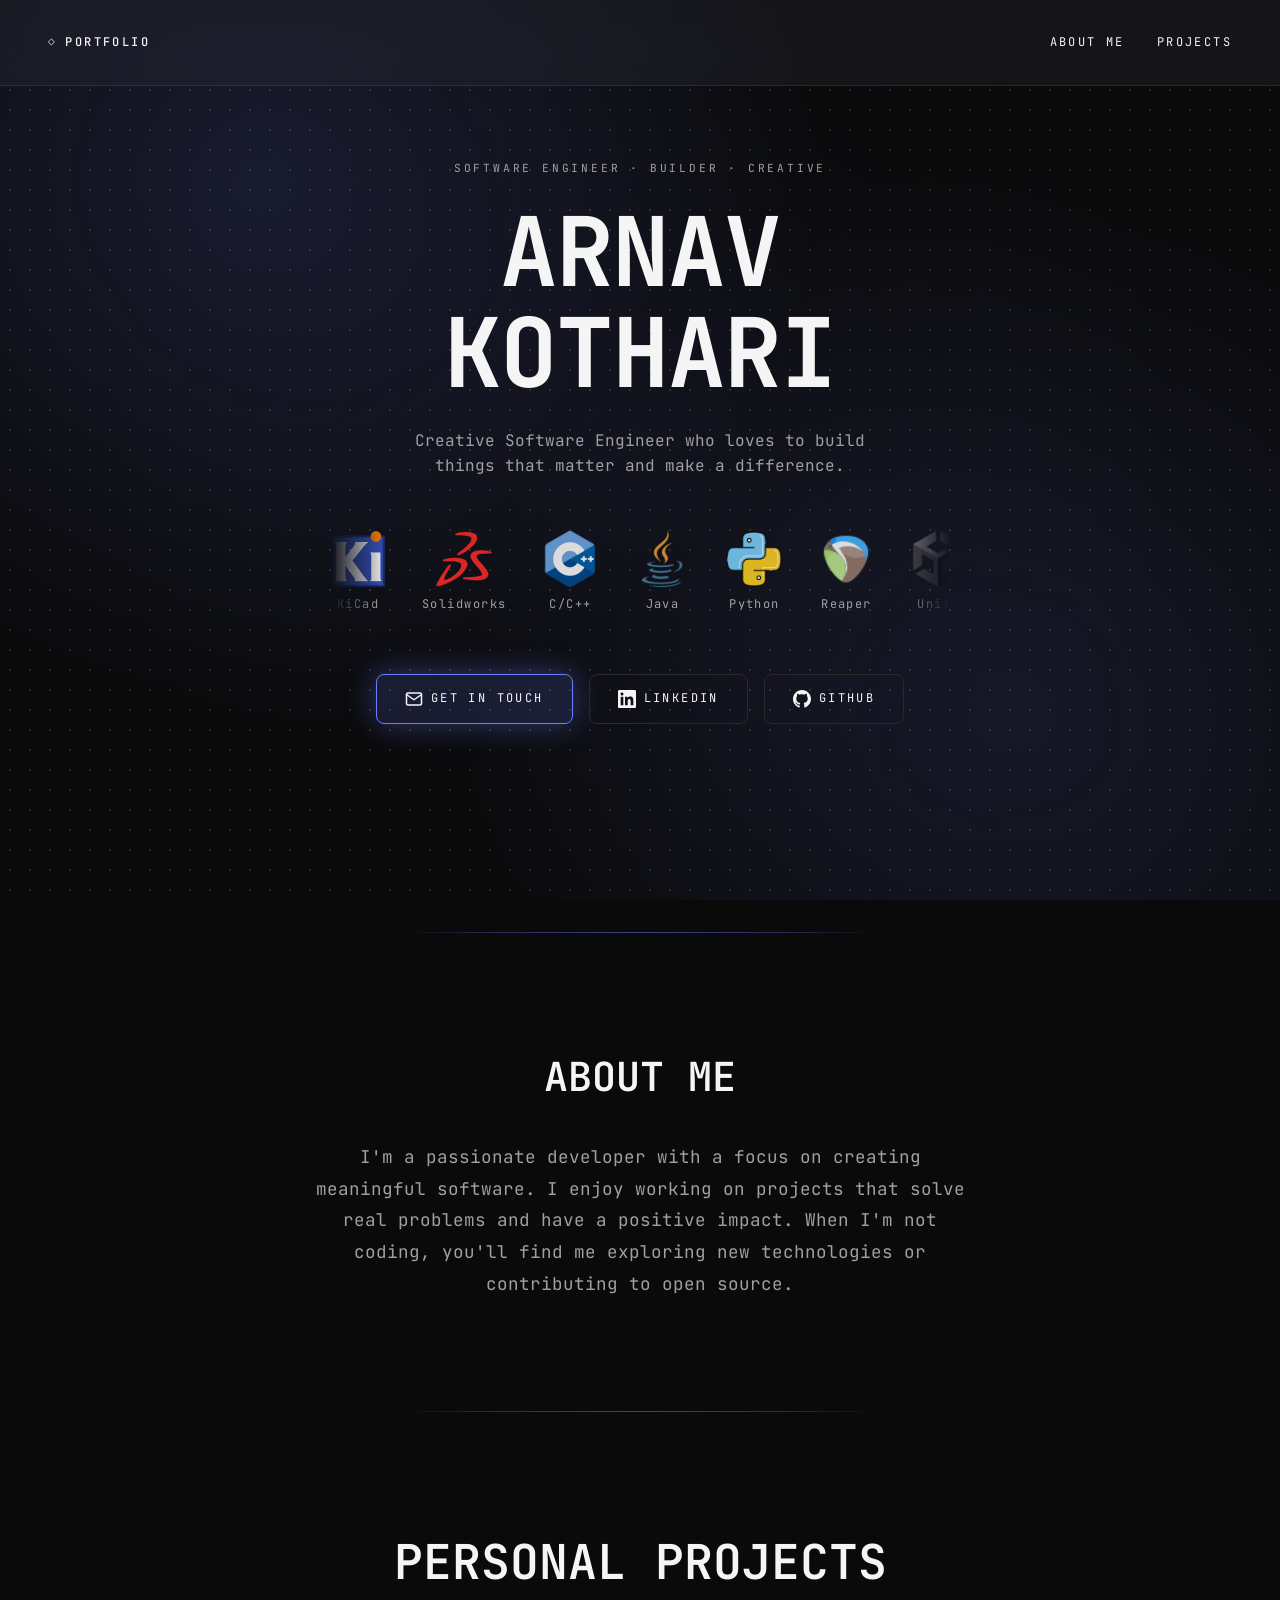
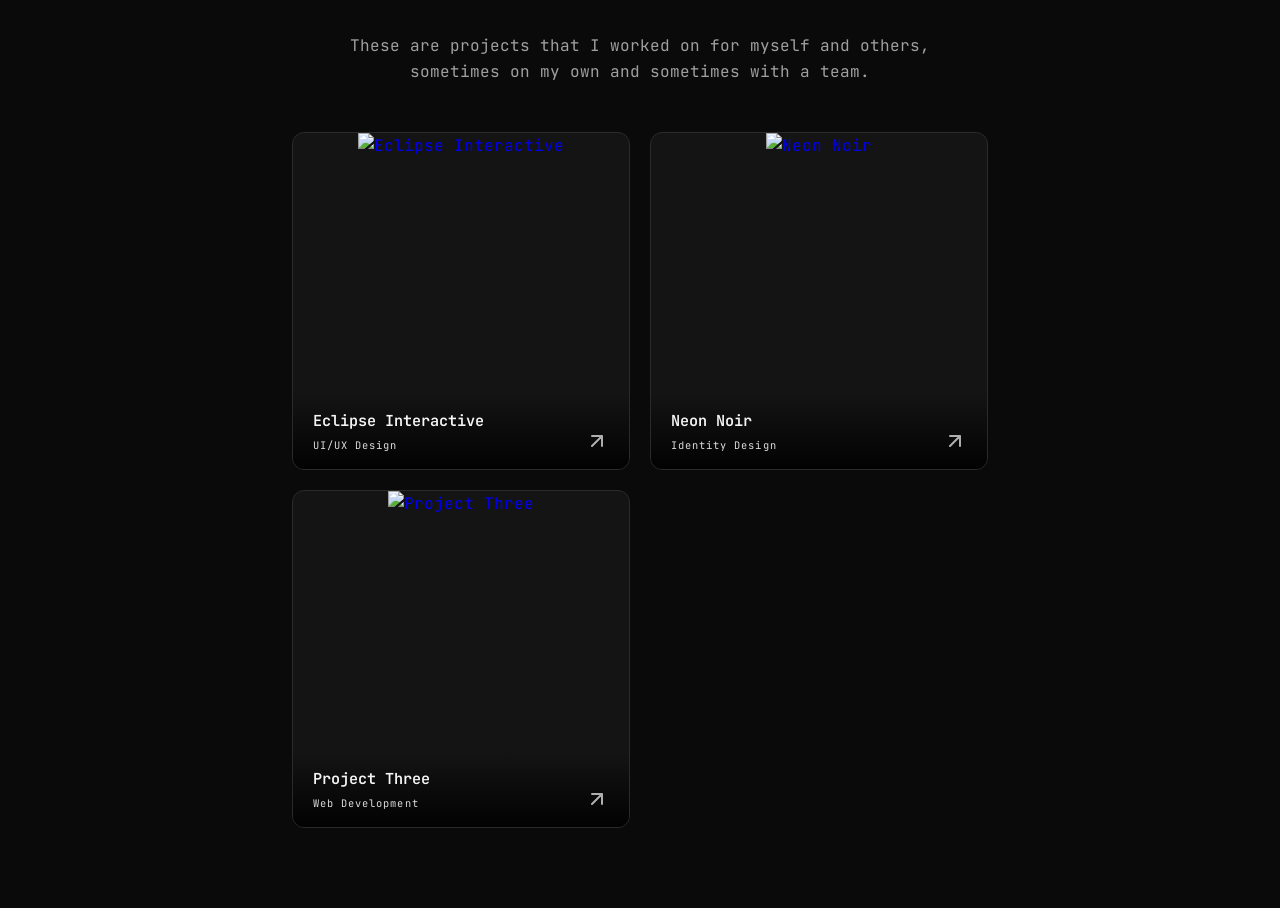
==== index.html @ 8b001315 "First draft of website: Intro, about and projects" ====
<!DOCTYPE html>
<html lang="en">
<head>
  <meta charset="UTF-8">
  <meta name="viewport" content="width=device-width, initial-scale=1.0">
  <title>Arnav Kothari - Creative Software Engineer</title>
  <link rel="stylesheet" href="styles.css">
  <link rel="preconnect" href="https://fonts.googleapis.com">
  <link rel="preconnect" href="https://fonts.gstatic.com" crossorigin>
  <link href="https://fonts.googleapis.com/css2?family=JetBrains+Mono:wght@400;500;600;700&display=swap" rel="stylesheet">
</head>
<body>
  <!-- Header -->
  <header class="header">
    <a href="#intro" class="logo">
      <span class="logo-icon">◇</span>
      <span>PORTFOLIO</span>
    </a>
    <nav class="nav">
      <a href="#about">ABOUT ME</a>
      <!-- <a href="#skills">SKILLS</a> -->
      <a href="#projects">PROJECTS</a>
    </nav>
  </header>

  <main>
    <!-- Intro Section -->
    <section id="intro" class="section intro-section visible">
      <p class="tagline">SOFTWARE ENGINEER · BUILDER · CREATIVE</p>
      <h1 class="main-title">ARNAV<br>KOTHARI</h1>
      <p class="description">
        Creative Software Engineer who loves to build things that matter and make a difference.
      </p>
      <div class="logo-conveyor-wrap">
        <div class="logo-conveyor">
          <div class="logo-conveyor-track">
            <!-- Rendered by script.js from local assets (with fallback) -->
          </div>
        </div>
      </div>
      <div class="intro-buttons">
        <a href="mailto:kothariarnav9@gmail.com" class="btn btn-primary">
          <svg class="btn-icon" viewBox="0 0 24 24" fill="none" stroke="currentColor" stroke-width="2" stroke-linecap="round" stroke-linejoin="round"><path d="M4 4h16c1.1 0 2 .9 2 2v12c0 1.1-.9 2-2 2H4c-1.1 0-2-.9-2-2V6c0-1.1.9-2 2-2z"/><polyline points="22,6 12,13 2,6"/></svg>
          GET IN TOUCH
        </a>
        <a href="https://www.linkedin.com/in/arnav-kothari-3a8601377/" class="btn btn-outline" target="_blank" rel="noopener noreferrer">
          <svg class="btn-icon" viewBox="0 0 24 24" fill="currentColor"><path d="M20.447 20.452h-3.554v-5.569c0-1.328-.027-3.037-1.852-3.037-1.853 0-2.136 1.445-2.136 2.939v5.667H9.351V9h3.414v1.561h.046c.477-.9 1.637-1.85 3.37-1.85 3.601 0 4.267 2.37 4.267 5.455v6.286zM5.337 7.433c-1.144 0-2.063-.926-2.063-2.065 0-1.138.92-2.063 2.063-2.063 1.14 0 2.064.925 2.064 2.063 0 1.139-.925 2.065-2.064 2.065zm1.782 13.019H3.555V9h3.564v11.452zM22.225 0H1.771C.792 0 0 .774 0 1.729v20.542C0 23.227.792 24 1.771 24h20.451C23.2 24 24 23.227 24 22.271V1.729C24 .774 23.2 0 22.222 0h.003z"/></svg>
          LINKEDIN
        </a>
        <a href="https://github.com/ArnavMK" class="btn btn-outline" target="_blank" rel="noopener noreferrer">
          <svg class="btn-icon" viewBox="0 0 24 24" fill="currentColor"><path d="M12 0c-6.626 0-12 5.373-12 12 0 5.302 3.438 9.8 8.207 11.387.599.111.793-.261.793-.577v-2.234c-3.338.726-4.033-1.416-4.033-1.416-.546-1.387-1.333-1.756-1.333-1.756-1.089-.745.083-.729.083-.729 1.205.084 1.839 1.237 1.839 1.237 1.07 1.834 2.807 1.304 3.492.997.107-.775.418-1.305.762-1.604-2.665-.305-5.467-1.334-5.467-5.931 0-1.311.469-2.381 1.236-3.221-.124-.303-.535-1.524.117-3.176 0 0 1.008-.322 3.301 1.23.957-.266 1.983-.399 3.003-.404 1.02.005 2.047.138 3.006.404 2.291-1.552 3.297-1.23 3.297-1.23.653 1.653.242 2.874.118 3.176.77.84 1.235 1.911 1.235 3.221 0 4.609-2.807 5.624-5.479 5.921.43.372.823 1.102.823 2.222v3.293c0 .319.192.694.801.576 4.765-1.589 8.199-6.086 8.199-11.386 0-6.627-5.373-12-12-12z"/></svg>
          GITHUB
        </a>
      </div>
    </section>

    <div class="section-divider"></div>

    <!-- About Me Section -->
    <section id="about" class="section about-section">
      <h2 class="section-title">ABOUT ME</h2>
      <p class="about-text">
        I'm a passionate developer with a focus on creating meaningful software. 
        I enjoy working on projects that solve real problems and have a positive impact.
        When I'm not coding, you'll find me exploring new technologies or contributing to open source.
      </p>
    </section>

    <!-- Skills Section (commented out)
    <div class="section-divider"></div>
    <section id="skills" class="section skills-section">
      <h2 class="section-title">SKILLS</h2>
      <ul class="skills-list">
        <li>JavaScript / TypeScript</li>
        <li>React / Next.js</li>
        <li>HTML / CSS</li>
        <li>Node.js</li>
        <li>UI/UX Design</li>
        <li>Problem Solving</li>
      </ul>
    </section>
    -->

    <div class="section-divider"></div>

    <!-- Projects Section -->
    <section id="projects" class="section projects-section">
      <h2 class="section-title">PERSONAL PROJECTS</h2>
      <p class="projects-intro">
        These are projects that I worked on for myself and others, sometimes on my own and sometimes with a team.
      </p>
      <div id="projects-grid" class="projects-grid">
        <!-- Project tiles are injected by JavaScript - edit script.js to add new projects -->
      </div>
    </section>

  </main>

  <script src="script.js"></script>
</body>
</html>
---- styles.css ----
/* ===== CSS Variables ===== */
:root {
  --bg-dark: #0a0a0a;
  --bg-card: #141414;
  --text-primary: #f5f5f5;
  --text-secondary: #a0a0a0;
  --accent: #6b7fff;
  --accent-glow: rgba(107, 127, 255, 0.4);
  --border: #2a2a2a;
  
  /* Typography - JetBrains Mono terminal/coding font */
  --font-mono: 'JetBrains Mono', 'Fira Code', monospace;
  
  --transition: 0.2s ease;
}

/* ===== Reset & Base ===== */
* {
  margin: 0;
  padding: 0;
  box-sizing: border-box;
}

html {
  scroll-behavior: smooth;
}

body {
  font-family: var(--font-mono);
  background-color: var(--bg-dark);
  color: var(--text-primary);
  line-height: 1.6;
  min-height: 100vh;
  position: relative;
  overflow-x: hidden;
}

/* Dot grid + soft glow background - more prominent */
body::before {
  content: '';
  position: fixed;
  top: 0;
  left: 0;
  right: 0;
  bottom: 0;
  background-image: 
    radial-gradient(circle at 20% 20%, rgba(107, 127, 255, 0.15) 0%, transparent 45%),
    radial-gradient(circle at 80% 80%, rgba(107, 127, 255, 0.12) 0%, transparent 45%),
    radial-gradient(circle at 50% 50%, rgba(107, 127, 255, 0.04) 0%, transparent 70%),
    radial-gradient(rgba(255, 255, 255, 0.12) 1px, transparent 1px);
  background-size: 100% 100%, 100% 100%, 100% 100%, 20px 20px;
  background-position: 0 0, 0 0, 0 0, 0 0;
  pointer-events: none;
  z-index: 0;
}

main {
  position: relative;
  z-index: 1;
}

/* ===== Header ===== */
.header {
  display: flex;
  justify-content: space-between;
  align-items: center;
  padding: 0.9rem 3rem;
  border-bottom: 1px solid rgba(255, 255, 255, 0.08);
  position: fixed;
  top: 0;
  left: 0;
  right: 0;
  background: rgba(45, 45, 55, 0.35);
  backdrop-filter: blur(12px);
  -webkit-backdrop-filter: blur(12px);
  z-index: 100;
}

.logo {
  display: flex;
  align-items: center;
  gap: 0.5rem;
  text-decoration: none;
  color: var(--text-primary);
  font-family: var(--font-mono);
  font-size: 0.75rem;
  font-weight: 500;
  letter-spacing: 0.2em;
  line-height: 1;
  transition: opacity var(--transition);
}

.logo:hover {
  opacity: 0.8;
}

.logo-icon {
  font-size: 0.7rem;
  opacity: 0.9;
  line-height: 1;
  display: inline-flex;
  align-items: center;
  justify-content: center;
}

.nav {
  display: flex;
  gap: 2rem;
}

.nav a {
  color: var(--text-primary);
  text-decoration: none;
  font-family: var(--font-mono);
  font-size: 0.75rem;
  letter-spacing: 0.2em;
  transition: opacity var(--transition);
}

.nav a:hover {
  opacity: 0.7;
}

/* ===== Sections Base ===== */
.section {
  min-height: auto;
  display: flex;
  flex-direction: column;
  justify-content: center;
  align-items: center;
  padding: 5rem 4rem;
  opacity: 0;
  transform: translateY(30px);
  transition: opacity 0.8s ease, transform 0.8s ease;
}

.section + .section {
  padding-top: 4rem;
}

/* Intro takes full viewport - About Me starts below the fold */
.intro-section + .section {
  padding-top: 4rem;
}

.section.visible {
  opacity: 1;
  transform: translateY(0);
}

/* ===== Section Divider ===== */
.section-divider {
  width: 100%;
  max-width: 480px;
  height: 1px;
  margin: 2rem auto;
  background: linear-gradient(
    90deg,
    transparent 0%,
    rgba(107, 127, 255, 0.3) 20%,
    rgba(107, 127, 255, 0.5) 50%,
    rgba(107, 127, 255, 0.3) 80%,
    transparent 100%
  );
}

/* ===== Intro Section ===== */
.intro-section {
  text-align: center;
  min-height: 100vh;
  justify-content: center;
  padding-top: 4rem;
}

.tagline {
  font-family: var(--font-mono);
  font-size: 0.7rem;
  letter-spacing: 0.25em;
  color: var(--text-secondary);
  margin-bottom: 1.5rem;
}

.main-title {
  font-size: clamp(3rem, 10vw, 6rem);
  font-weight: 700;
  line-height: 1.05;
  letter-spacing: -0.02em;
  margin-bottom: 1.5rem;
}

.description {
  font-size: 1rem;
  color: var(--text-secondary);
  max-width: 500px;
  margin: 0 auto 2rem;
}

/* ===== Logo Conveyor Belt ===== */
.logo-conveyor-wrap {
  width: 100%;
  max-width: 620px;
  margin: 0 auto 2.5rem;
  padding: 1.25rem 0;
  overflow: hidden;
  -webkit-mask-image: linear-gradient(
    90deg,
    transparent 0%,
    black 8%,
    black 92%,
    transparent 100%
  );
  mask-image: linear-gradient(
    90deg,
    transparent 0%,
    black 8%,
    black 92%,
    transparent 100%
  );
}

.logo-conveyor {
  width: 100%;
  overflow: hidden;
}

.logo-conveyor-track {
  display: flex;
  gap: 2.25rem;
  width: max-content;
  animation: conveyor-scroll 40s linear infinite;
}

.logo-conveyor-track:hover {
  animation-play-state: paused;
}

.logo-item {
  display: flex;
  flex-direction: column;
  align-items: center;
  justify-content: center;
  flex-shrink: 0;
}

.logo-icon-wrap {
  min-height: 56px;
  display: grid;
  place-items: center;
}

.logo-icon {
  height: 56px;
  width: auto;
  opacity: 0.85;
  filter: brightness(1.1);
  transition: opacity var(--transition);
}

.logo-item:hover .logo-icon {
  opacity: 1;
}

.logo-fallback {
  display: none;
  font-size: 1.05rem;
  font-weight: 600;
  letter-spacing: 0.04em;
  color: var(--text-secondary);
  text-transform: uppercase;
}

.logo-label {
  margin-top: 0.5rem;
  font-size: 0.75rem;
  letter-spacing: 0.12em;
  color: var(--text-secondary);
}

.logo-item:hover .logo-label {
  color: var(--text-primary);
}

.logo-item.no-logo .logo-icon {
  display: none;
}

.logo-item.no-logo .logo-fallback {
  display: inline-block;
}

@keyframes conveyor-scroll {
  0% {
    transform: translateX(0);
  }
  100% {
    transform: translateX(-50%);
  }
}

.intro-buttons {
  display: flex;
  flex-wrap: wrap;
  gap: 1rem;
  justify-content: center;
}

.btn {
  display: inline-flex;
  align-items: center;
  gap: 0.5rem;
  padding: 0.9rem 1.75rem;
  font-family: var(--font-mono);
  font-size: 0.75rem;
  letter-spacing: 0.2em;
  text-decoration: none;
  border-radius: 8px;
  transition: all var(--transition);
}

.btn-icon {
  width: 18px;
  height: 18px;
  flex-shrink: 0;
}

.btn-primary {
  color: var(--text-primary);
  border: 1px solid var(--accent);
  background: rgba(107, 127, 255, 0.15);
  box-shadow: 0 0 30px var(--accent-glow);
}

.btn-primary:hover {
  background: rgba(107, 127, 255, 0.25);
  box-shadow: 0 0 40px var(--accent-glow);
  transform: translateY(-2px);
}

.btn-outline {
  color: var(--text-primary);
  border: 1px solid var(--border);
  background: transparent;
}

.btn-outline:hover {
  border-color: var(--accent);
  color: var(--accent);
  transform: translateY(-2px);
}

/* ===== Section Titles ===== */
.section-title {
  font-family: var(--font-mono);
  font-size: clamp(1.5rem, 4vw, 2.5rem);
  font-weight: 600;
  margin-bottom: 2rem;
}

.projects-section .section-title {
  font-size: clamp(2rem, 5vw, 3rem);
}

/* ===== About Section ===== */
.about-section {
  align-items: center;
  text-align: center;
  max-width: 800px;
  margin: 0 auto;
}

.about-text {
  font-size: 1.1rem;
  color: var(--text-secondary);
  line-height: 1.8;
}

/* ===== Skills Section ===== */
.skills-section {
  align-items: center;
}

.skills-list {
  list-style: none;
  display: flex;
  flex-wrap: wrap;
  justify-content: center;
  gap: 1rem 2rem;
}

.skills-list li {
  font-family: var(--font-mono);
  font-size: 0.9rem;
  letter-spacing: 0.1em;
  padding: 0.5rem 1rem;
  border: 1px solid var(--border);
  background: var(--bg-card);
  border-radius: 8px;
  transition: all var(--transition);
}

.skills-list li:hover {
  border-color: var(--accent);
  color: var(--accent);
}

/* ===== Projects Section ===== */
.projects-section {
  align-items: center;
  text-align: center;
}

.projects-section .section-title {
  text-align: center;
}

.projects-intro {
  color: var(--text-secondary);
  max-width: 600px;
  margin: 0 auto 3rem;
  text-align: center;
}

.projects-grid {
  display: grid;
  grid-template-columns: repeat(2, 1fr);
  gap: 1.25rem;
  width: 100%;
  max-width: 760px;
  margin: 0 auto;
  padding: 0 2rem;
}

/* ===== Project Tile ===== */
.project-tile {
  display: block;
  text-decoration: none;
  background: var(--bg-card);
  border: 1px solid var(--border);
  border-radius: 12px;
  overflow: hidden;
  position: relative;
  width: 100%;
  aspect-ratio: 1 / 1;
  transition: all var(--transition);
}

.project-tile:hover {
  border-color: var(--accent);
  transform: translateY(-4px);
  box-shadow: 0 10px 40px rgba(0, 0, 0, 0.4);
}

.project-tile:hover .project-arrow {
  opacity: 1;
  transform: translate(0, 0);
}

.project-thumbnail {
  width: 100%;
  height: 100%;
  object-fit: cover;
  transition: transform var(--transition);
}

.project-tile:hover .project-thumbnail {
  transform: scale(1.03);
}

.project-info {
  position: absolute;
  bottom: 0;
  left: 0;
  right: 0;
  padding: 1rem 1.25rem;
  background: linear-gradient(transparent, rgba(0, 0, 0, 0.9));
  display: flex;
  justify-content: space-between;
  align-items: flex-end;
  text-align: left;
}

.project-info > div {
  flex: 1;
  min-width: 0;
}

.project-name {
  font-size: 0.95rem;
  font-weight: 600;
  color: var(--text-primary);
}

.project-category {
  font-family: var(--font-mono);
  font-size: 0.65rem;
  letter-spacing: 0.1em;
  color: var(--text-primary);
  margin-top: 0.2rem;
  opacity: 0.9;
}

.project-arrow {
  width: 24px;
  height: 24px;
  opacity: 0.7;
  transition: all var(--transition);
}

.project-tile:hover .project-arrow {
  opacity: 1;
}

/* Arrow icon (external link) */
.project-arrow svg {
  width: 100%;
  height: 100%;
  stroke: var(--text-primary);
}

/* ===== Responsive ===== */
@media (max-width: 768px) {
  .header {
    padding: 1rem 1.5rem;
  }
  
  .nav {
    gap: 1rem;
  }
  
  .nav a {
    font-size: 0.65rem;
  }
  
  .intro-buttons {
    flex-direction: column;
  }
  
  .section {
    padding: 4rem 1.5rem;
  }
  
  .section + .section {
    padding-top: 3rem;
  }
  
  .projects-grid {
    grid-template-columns: 1fr;
    padding: 0;
  }
}
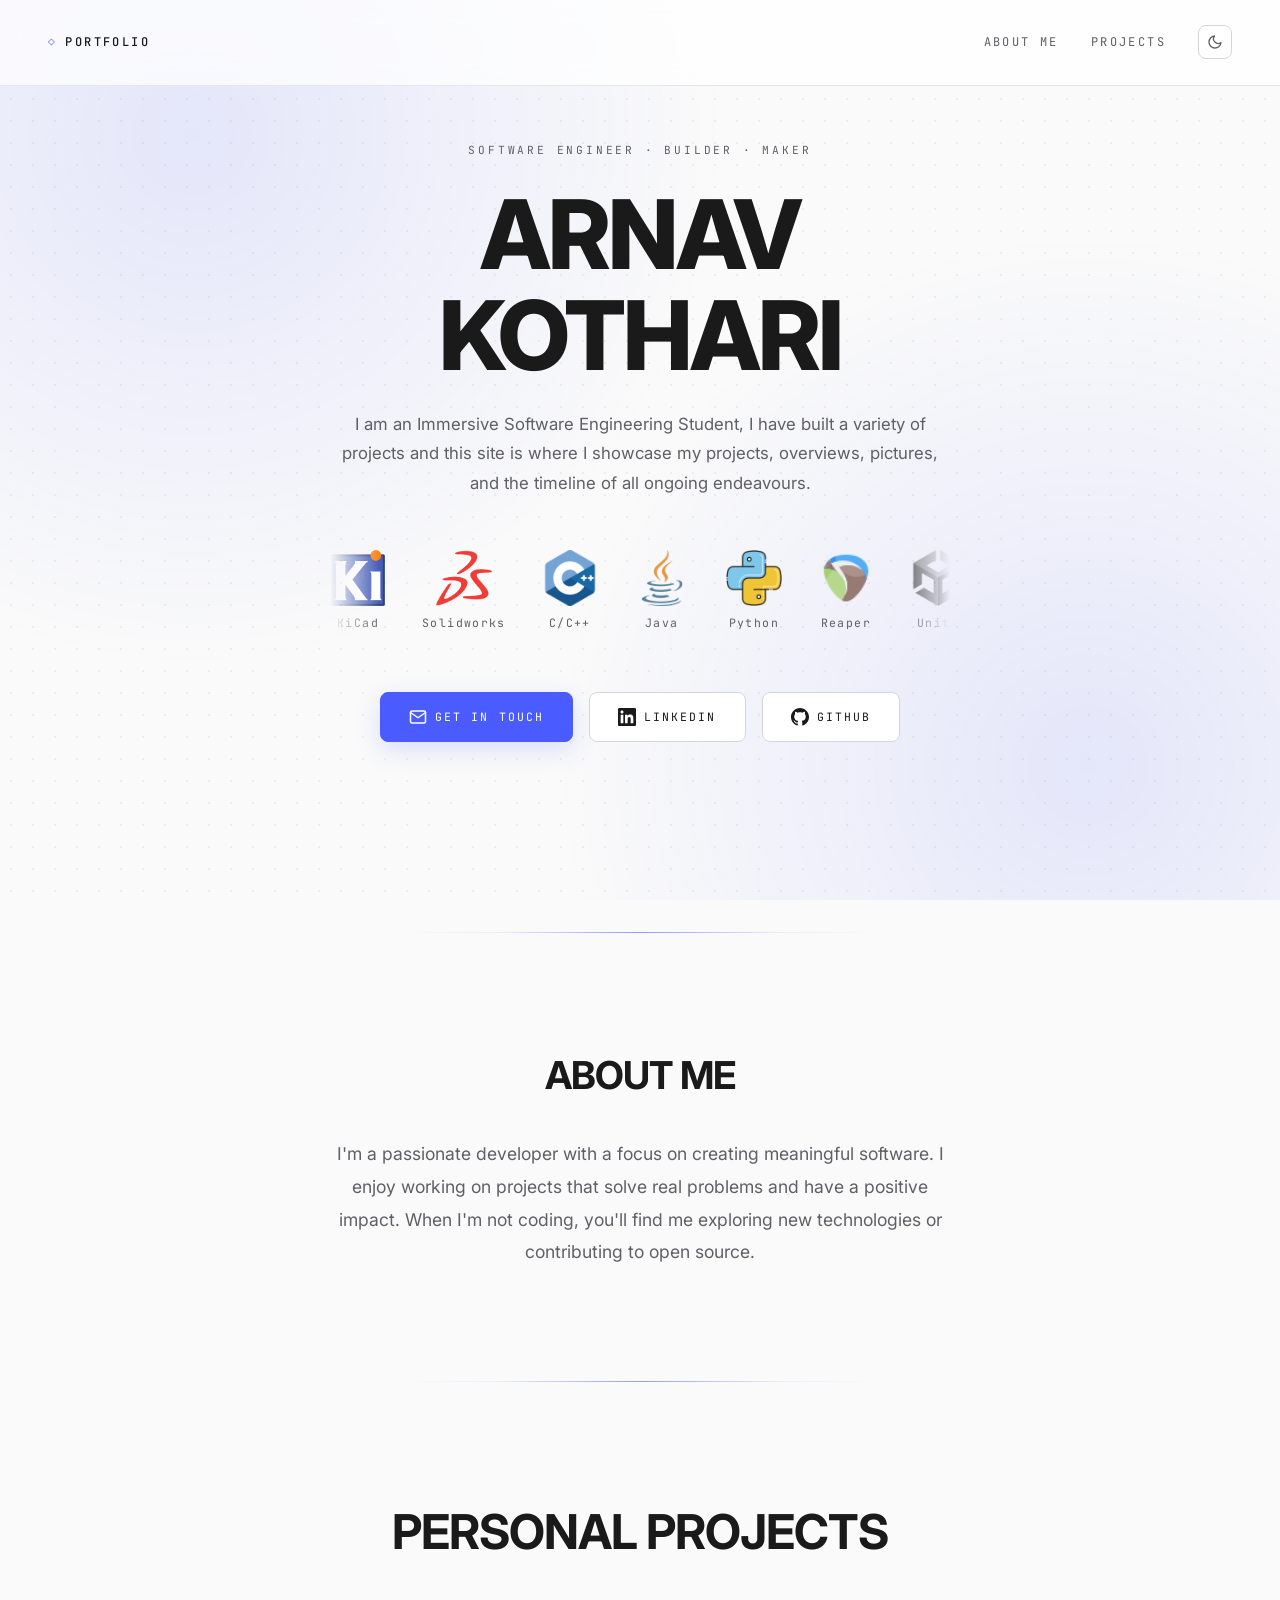
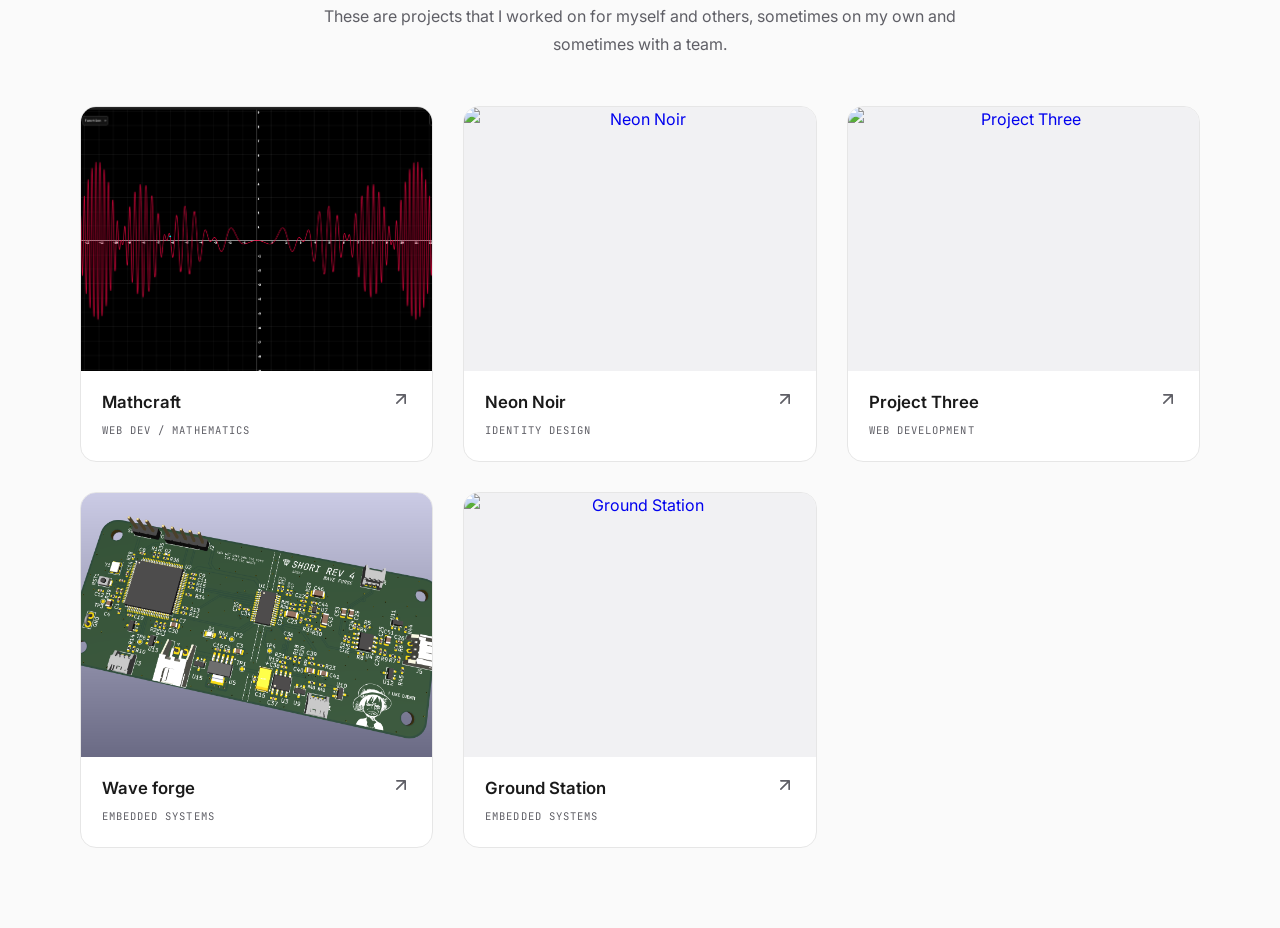
==== commit 731ca033: "new website desing" ====
--- a/index.html
+++ b/index.html
@@ -4,10 +4,22 @@
   <meta charset="UTF-8">
   <meta name="viewport" content="width=device-width, initial-scale=1.0">
   <title>Arnav Kothari - Creative Software Engineer</title>
+  <script>
+    // Set the theme before first paint to avoid a flash.
+    (function () {
+      try {
+        var t = localStorage.getItem('theme');
+        if (t !== 'light' && t !== 'dark') {
+          t = matchMedia('(prefers-color-scheme: dark)').matches ? 'dark' : 'light';
+        }
+        document.documentElement.setAttribute('data-theme', t);
+      } catch (e) {}
+    })();
+  </script>
   <link rel="stylesheet" href="styles.css">
   <link rel="preconnect" href="https://fonts.googleapis.com">
   <link rel="preconnect" href="https://fonts.gstatic.com" crossorigin>
-  <link href="https://fonts.googleapis.com/css2?family=JetBrains+Mono:wght@400;500;600;700&display=swap" rel="stylesheet">
+  <link href="https://fonts.googleapis.com/css2?family=Inter:wght@400;500;600;700;800&family=JetBrains+Mono:wght@400;500;600&display=swap" rel="stylesheet">
 </head>
 <body>
   <!-- Header -->
@@ -20,16 +32,21 @@
       <a href="#about">ABOUT ME</a>
       <!-- <a href="#skills">SKILLS</a> -->
       <a href="#projects">PROJECTS</a>
+      <button class="theme-toggle" id="theme-toggle" type="button" aria-label="Toggle light and dark theme" title="Toggle theme">
+        <svg class="icon-moon" viewBox="0 0 24 24" fill="none" stroke="currentColor" stroke-width="2" stroke-linecap="round" stroke-linejoin="round"><path d="M21 12.79A9 9 0 1 1 11.21 3 7 7 0 0 0 21 12.79z"/></svg>
+        <svg class="icon-sun" viewBox="0 0 24 24" fill="none" stroke="currentColor" stroke-width="2" stroke-linecap="round" stroke-linejoin="round"><circle cx="12" cy="12" r="4.5"/><path d="M12 2v2M12 20v2M4.9 4.9l1.4 1.4M17.7 17.7l1.4 1.4M2 12h2M20 12h2M4.9 19.1l1.4-1.4M17.7 6.3l1.4-1.4"/></svg>
+      </button>
     </nav>
   </header>
 
   <main>
     <!-- Intro Section -->
     <section id="intro" class="section intro-section visible">
-      <p class="tagline">SOFTWARE ENGINEER · BUILDER · CREATIVE</p>
+      <p class="tagline">SOFTWARE ENGINEER · BUILDER · MAKER</p>
       <h1 class="main-title">ARNAV<br>KOTHARI</h1>
       <p class="description">
-        Creative Software Engineer who loves to build things that matter and make a difference.
+        I am an Immersive Software Engineering Student, I have built a variety of projects and this site is where I
+        showcase my projects, overviews, pictures, and the timeline of all ongoing endeavours.
       </p>
       <div class="logo-conveyor-wrap">
         <div class="logo-conveyor">
@@ -96,6 +113,8 @@
 
   </main>
 
+  <script src="theme.js"></script>
+  <script src="projects-data.js"></script>
   <script src="script.js"></script>
 </body>
 </html>
--- a/styles.css
+++ b/styles.css
@@ -1,17 +1,42 @@
 /* ===== CSS Variables ===== */
 :root {
-  --bg-dark: #0a0a0a;
-  --bg-card: #141414;
-  --text-primary: #f5f5f5;
-  --text-secondary: #a0a0a0;
-  --accent: #6b7fff;
-  --accent-glow: rgba(107, 127, 255, 0.4);
-  --border: #2a2a2a;
-  
-  /* Typography - JetBrains Mono terminal/coding font */
-  --font-mono: 'JetBrains Mono', 'Fira Code', monospace;
-  
+  /* Light theme (default) */
+  --bg: #fafafa;
+  --bg-soft: #f1f1f3;
+  --bg-card: #ffffff;
+  --text-primary: #1a1a1a;
+  --text-secondary: #5f5f66;
+  --accent: #4a5cff;
+  --accent-soft: rgba(74, 92, 255, 0.12);
+  --accent-glow: rgba(74, 92, 255, 0.18);
+  --border: #e6e6e6;
+  --border-strong: #d5d5d5;
+  --dot: rgba(0, 0, 0, 0.05);
+  --header-bg: rgba(255, 255, 255, 0.72);
+  --shadow-md: 0 8px 30px rgba(0, 0, 0, 0.08);
+
+  /* Typography */
+  --font-sans: 'Inter', -apple-system, BlinkMacSystemFont, 'Segoe UI', Roboto,
+    Helvetica, Arial, sans-serif;
+  --font-mono: 'JetBrains Mono', 'Fira Code', ui-monospace, monospace;
+
   --transition: 0.2s ease;
+}
+
+:root[data-theme="dark"] {
+  --bg: #0e0e10;
+  --bg-soft: #17171b;
+  --bg-card: #161619;
+  --text-primary: #f2f2f4;
+  --text-secondary: #9a9aa4;
+  --accent: #7d8cff;
+  --accent-soft: rgba(125, 140, 255, 0.16);
+  --accent-glow: rgba(125, 140, 255, 0.32);
+  --border: #26262b;
+  --border-strong: #35353c;
+  --dot: rgba(255, 255, 255, 0.05);
+  --header-bg: rgba(16, 16, 19, 0.72);
+  --shadow-md: 0 10px 34px rgba(0, 0, 0, 0.5);
 }
 
 /* ===== Reset & Base ===== */
@@ -26,51 +51,48 @@
 }
 
 body {
-  font-family: var(--font-mono);
-  background-color: var(--bg-dark);
+  font-family: var(--font-sans);
+  background-color: var(--bg);
   color: var(--text-primary);
   line-height: 1.6;
   min-height: 100vh;
   position: relative;
   overflow-x: hidden;
-}
-
-/* Dot grid + soft glow background - more prominent */
+  -webkit-font-smoothing: antialiased;
+  transition: background-color var(--transition), color var(--transition);
+}
+
+/* Subtle dot grid + soft accent glow background */
 body::before {
   content: '';
+  position: fixed;
+  inset: 0;
+  background-image:
+    radial-gradient(circle at 15% 15%, var(--accent-soft) 0%, transparent 40%),
+    radial-gradient(circle at 85% 85%, var(--accent-soft) 0%, transparent 40%),
+    radial-gradient(var(--dot) 1px, transparent 1px);
+  background-size: 100% 100%, 100% 100%, 22px 22px;
+  pointer-events: none;
+  z-index: 0;
+}
+
+main {
+  position: relative;
+  z-index: 1;
+}
+
+/* ===== Header ===== */
+.header {
+  display: flex;
+  justify-content: space-between;
+  align-items: center;
+  padding: 0.9rem 3rem;
+  border-bottom: 1px solid var(--border);
   position: fixed;
   top: 0;
   left: 0;
   right: 0;
-  bottom: 0;
-  background-image: 
-    radial-gradient(circle at 20% 20%, rgba(107, 127, 255, 0.15) 0%, transparent 45%),
-    radial-gradient(circle at 80% 80%, rgba(107, 127, 255, 0.12) 0%, transparent 45%),
-    radial-gradient(circle at 50% 50%, rgba(107, 127, 255, 0.04) 0%, transparent 70%),
-    radial-gradient(rgba(255, 255, 255, 0.12) 1px, transparent 1px);
-  background-size: 100% 100%, 100% 100%, 100% 100%, 20px 20px;
-  background-position: 0 0, 0 0, 0 0, 0 0;
-  pointer-events: none;
-  z-index: 0;
-}
-
-main {
-  position: relative;
-  z-index: 1;
-}
-
-/* ===== Header ===== */
-.header {
-  display: flex;
-  justify-content: space-between;
-  align-items: center;
-  padding: 0.9rem 3rem;
-  border-bottom: 1px solid rgba(255, 255, 255, 0.08);
-  position: fixed;
-  top: 0;
-  left: 0;
-  right: 0;
-  background: rgba(45, 45, 55, 0.35);
+  background: var(--header-bg);
   backdrop-filter: blur(12px);
   -webkit-backdrop-filter: blur(12px);
   z-index: 100;
@@ -91,12 +113,12 @@
 }
 
 .logo:hover {
-  opacity: 0.8;
+  opacity: 0.7;
 }
 
 .logo-icon {
   font-size: 0.7rem;
-  opacity: 0.9;
+  color: var(--accent);
   line-height: 1;
   display: inline-flex;
   align-items: center;
@@ -105,20 +127,60 @@
 
 .nav {
   display: flex;
+  align-items: center;
   gap: 2rem;
 }
 
 .nav a {
-  color: var(--text-primary);
+  color: var(--text-secondary);
   text-decoration: none;
   font-family: var(--font-mono);
   font-size: 0.75rem;
   letter-spacing: 0.2em;
-  transition: opacity var(--transition);
+  transition: color var(--transition);
 }
 
 .nav a:hover {
-  opacity: 0.7;
+  color: var(--text-primary);
+}
+
+/* ===== Theme Toggle ===== */
+.theme-toggle {
+  display: inline-flex;
+  align-items: center;
+  justify-content: center;
+  width: 34px;
+  height: 34px;
+  padding: 0;
+  border: 1px solid var(--border-strong);
+  border-radius: 8px;
+  background: var(--bg-card);
+  color: var(--text-secondary);
+  cursor: pointer;
+  transition: color var(--transition), border-color var(--transition), transform var(--transition);
+}
+
+.theme-toggle:hover {
+  color: var(--accent);
+  border-color: var(--accent);
+}
+
+.theme-toggle svg {
+  width: 16px;
+  height: 16px;
+}
+
+/* Show the moon in light mode, the sun in dark mode */
+.theme-toggle .icon-sun {
+  display: none;
+}
+
+:root[data-theme="dark"] .theme-toggle .icon-sun {
+  display: block;
+}
+
+:root[data-theme="dark"] .theme-toggle .icon-moon {
+  display: none;
 }
 
 /* ===== Sections Base ===== */
@@ -138,7 +200,6 @@
   padding-top: 4rem;
 }
 
-/* Intro takes full viewport - About Me starts below the fold */
 .intro-section + .section {
   padding-top: 4rem;
 }
@@ -157,11 +218,12 @@
   background: linear-gradient(
     90deg,
     transparent 0%,
-    rgba(107, 127, 255, 0.3) 20%,
-    rgba(107, 127, 255, 0.5) 50%,
-    rgba(107, 127, 255, 0.3) 80%,
+    var(--accent-soft) 20%,
+    var(--accent) 50%,
+    var(--accent-soft) 80%,
     transparent 100%
   );
+  opacity: 0.6;
 }
 
 /* ===== Intro Section ===== */
@@ -182,17 +244,18 @@
 
 .main-title {
   font-size: clamp(3rem, 10vw, 6rem);
-  font-weight: 700;
+  font-weight: 800;
   line-height: 1.05;
-  letter-spacing: -0.02em;
+  letter-spacing: -0.03em;
   margin-bottom: 1.5rem;
 }
 
 .description {
-  font-size: 1rem;
-  color: var(--text-secondary);
-  max-width: 500px;
+  font-size: 1.05rem;
+  color: var(--text-secondary);
+  max-width: 620px;
   margin: 0 auto 2rem;
+  line-height: 1.75;
 }
 
 /* ===== Logo Conveyor Belt ===== */
@@ -202,20 +265,8 @@
   margin: 0 auto 2.5rem;
   padding: 1.25rem 0;
   overflow: hidden;
-  -webkit-mask-image: linear-gradient(
-    90deg,
-    transparent 0%,
-    black 8%,
-    black 92%,
-    transparent 100%
-  );
-  mask-image: linear-gradient(
-    90deg,
-    transparent 0%,
-    black 8%,
-    black 92%,
-    transparent 100%
-  );
+  -webkit-mask-image: linear-gradient(90deg, transparent 0%, black 8%, black 92%, transparent 100%);
+  mask-image: linear-gradient(90deg, transparent 0%, black 8%, black 92%, transparent 100%);
 }
 
 .logo-conveyor {
@@ -251,8 +302,7 @@
 .logo-icon {
   height: 56px;
   width: auto;
-  opacity: 0.85;
-  filter: brightness(1.1);
+  opacity: 0.9;
   transition: opacity var(--transition);
 }
 
@@ -271,7 +321,8 @@
 
 .logo-label {
   margin-top: 0.5rem;
-  font-size: 0.75rem;
+  font-family: var(--font-mono);
+  font-size: 0.72rem;
   letter-spacing: 0.12em;
   color: var(--text-secondary);
 }
@@ -310,10 +361,11 @@
   gap: 0.5rem;
   padding: 0.9rem 1.75rem;
   font-family: var(--font-mono);
-  font-size: 0.75rem;
-  letter-spacing: 0.2em;
+  font-size: 0.72rem;
+  letter-spacing: 0.18em;
   text-decoration: none;
   border-radius: 8px;
+  cursor: pointer;
   transition: all var(--transition);
 }
 
@@ -324,22 +376,22 @@
 }
 
 .btn-primary {
-  color: var(--text-primary);
+  color: #fff;
   border: 1px solid var(--accent);
-  background: rgba(107, 127, 255, 0.15);
-  box-shadow: 0 0 30px var(--accent-glow);
+  background: var(--accent);
+  box-shadow: 0 8px 24px var(--accent-glow);
 }
 
 .btn-primary:hover {
-  background: rgba(107, 127, 255, 0.25);
-  box-shadow: 0 0 40px var(--accent-glow);
+  filter: brightness(1.05);
+  box-shadow: 0 10px 30px var(--accent-glow);
   transform: translateY(-2px);
 }
 
 .btn-outline {
   color: var(--text-primary);
-  border: 1px solid var(--border);
-  background: transparent;
+  border: 1px solid var(--border-strong);
+  background: var(--bg-card);
 }
 
 .btn-outline:hover {
@@ -350,9 +402,10 @@
 
 /* ===== Section Titles ===== */
 .section-title {
-  font-family: var(--font-mono);
-  font-size: clamp(1.5rem, 4vw, 2.5rem);
-  font-weight: 600;
+  font-family: var(--font-sans);
+  font-size: clamp(1.6rem, 4vw, 2.4rem);
+  font-weight: 700;
+  letter-spacing: -0.02em;
   margin-bottom: 2rem;
 }
 
@@ -364,43 +417,14 @@
 .about-section {
   align-items: center;
   text-align: center;
-  max-width: 800px;
+  max-width: 760px;
   margin: 0 auto;
 }
 
 .about-text {
   font-size: 1.1rem;
   color: var(--text-secondary);
-  line-height: 1.8;
-}
-
-/* ===== Skills Section ===== */
-.skills-section {
-  align-items: center;
-}
-
-.skills-list {
-  list-style: none;
-  display: flex;
-  flex-wrap: wrap;
-  justify-content: center;
-  gap: 1rem 2rem;
-}
-
-.skills-list li {
-  font-family: var(--font-mono);
-  font-size: 0.9rem;
-  letter-spacing: 0.1em;
-  padding: 0.5rem 1rem;
-  border: 1px solid var(--border);
-  background: var(--bg-card);
-  border-radius: 8px;
-  transition: all var(--transition);
-}
-
-.skills-list li:hover {
-  border-color: var(--accent);
-  color: var(--accent);
+  line-height: 1.85;
 }
 
 /* ===== Projects Section ===== */
@@ -415,134 +439,137 @@
 
 .projects-intro {
   color: var(--text-secondary);
-  max-width: 600px;
+  max-width: 640px;
   margin: 0 auto 3rem;
   text-align: center;
+  line-height: 1.75;
 }
 
 .projects-grid {
   display: grid;
-  grid-template-columns: repeat(2, 1fr);
-  gap: 1.25rem;
-  width: 100%;
-  max-width: 760px;
+  grid-template-columns: repeat(3, 1fr);
+  gap: 1.9rem;
+  width: 100%;
+  max-width: 1240px;
   margin: 0 auto;
-  padding: 0 2rem;
+  padding: 0 1rem;
 }
 
 /* ===== Project Tile ===== */
 .project-tile {
-  display: block;
+  display: flex;
+  flex-direction: column;
   text-decoration: none;
   background: var(--bg-card);
   border: 1px solid var(--border);
-  border-radius: 12px;
+  border-radius: 16px;
   overflow: hidden;
-  position: relative;
-  width: 100%;
-  aspect-ratio: 1 / 1;
-  transition: all var(--transition);
+  transition: transform var(--transition), box-shadow var(--transition), border-color var(--transition);
 }
 
 .project-tile:hover {
   border-color: var(--accent);
   transform: translateY(-4px);
-  box-shadow: 0 10px 40px rgba(0, 0, 0, 0.4);
-}
-
-.project-tile:hover .project-arrow {
-  opacity: 1;
-  transform: translate(0, 0);
+  box-shadow: var(--shadow-md);
+}
+
+.project-thumb-wrap {
+  width: 100%;
+  aspect-ratio: 4 / 3;
+  overflow: hidden;
+  background: var(--bg-soft);
 }
 
 .project-thumbnail {
   width: 100%;
   height: 100%;
   object-fit: cover;
+  display: block;
   transition: transform var(--transition);
 }
 
 .project-tile:hover .project-thumbnail {
-  transform: scale(1.03);
+  transform: scale(1.04);
 }
 
 .project-info {
-  position: absolute;
-  bottom: 0;
-  left: 0;
-  right: 0;
-  padding: 1rem 1.25rem;
-  background: linear-gradient(transparent, rgba(0, 0, 0, 0.9));
   display: flex;
   justify-content: space-between;
-  align-items: flex-end;
+  align-items: flex-start;
+  gap: 0.75rem;
+  padding: 1.15rem 1.3rem 1.35rem;
   text-align: left;
 }
 
-.project-info > div {
-  flex: 1;
-  min-width: 0;
-}
-
 .project-name {
-  font-size: 0.95rem;
+  font-size: 1.05rem;
   font-weight: 600;
   color: var(--text-primary);
 }
 
 .project-category {
   font-family: var(--font-mono);
-  font-size: 0.65rem;
+  font-size: 0.66rem;
   letter-spacing: 0.1em;
-  color: var(--text-primary);
-  margin-top: 0.2rem;
-  opacity: 0.9;
+  text-transform: uppercase;
+  color: var(--text-secondary);
+  margin-top: 0.4rem;
 }
 
 .project-arrow {
-  width: 24px;
-  height: 24px;
-  opacity: 0.7;
-  transition: all var(--transition);
+  width: 20px;
+  height: 20px;
+  flex-shrink: 0;
+  color: var(--text-secondary);
+  transition: color var(--transition), transform var(--transition);
 }
 
 .project-tile:hover .project-arrow {
-  opacity: 1;
-}
-
-/* Arrow icon (external link) */
+  color: var(--accent);
+  transform: translate(2px, -2px);
+}
+
 .project-arrow svg {
   width: 100%;
   height: 100%;
-  stroke: var(--text-primary);
+  stroke: currentColor;
 }
 
 /* ===== Responsive ===== */
+@media (max-width: 1000px) {
+  .projects-grid {
+    grid-template-columns: repeat(2, 1fr);
+    max-width: 800px;
+  }
+}
+
 @media (max-width: 768px) {
   .header {
     padding: 1rem 1.5rem;
   }
-  
+
   .nav {
     gap: 1rem;
   }
-  
+
   .nav a {
     font-size: 0.65rem;
   }
-  
+
   .intro-buttons {
     flex-direction: column;
   }
-  
+
   .section {
     padding: 4rem 1.5rem;
   }
-  
+
   .section + .section {
     padding-top: 3rem;
   }
-  
+}
+
+@media (max-width: 560px) {
   .projects-grid {
     grid-template-columns: 1fr;
     padding: 0;
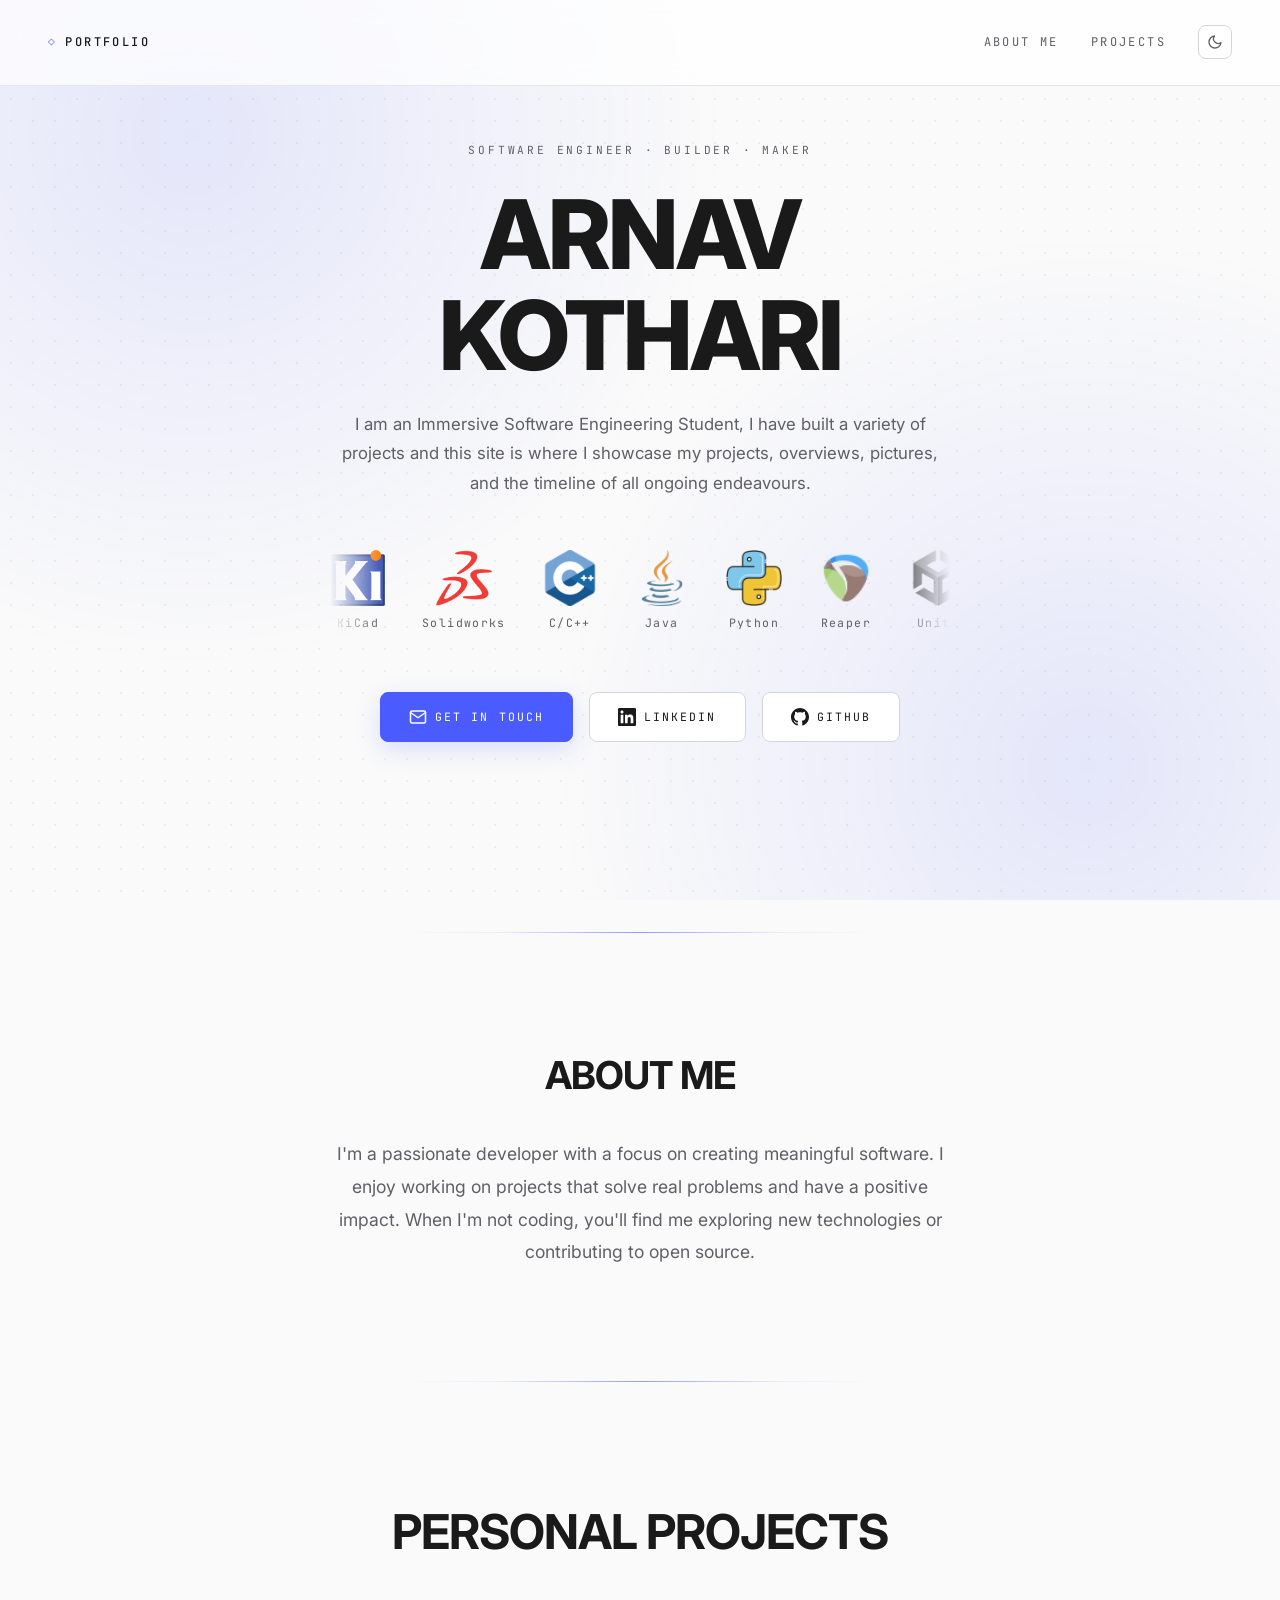
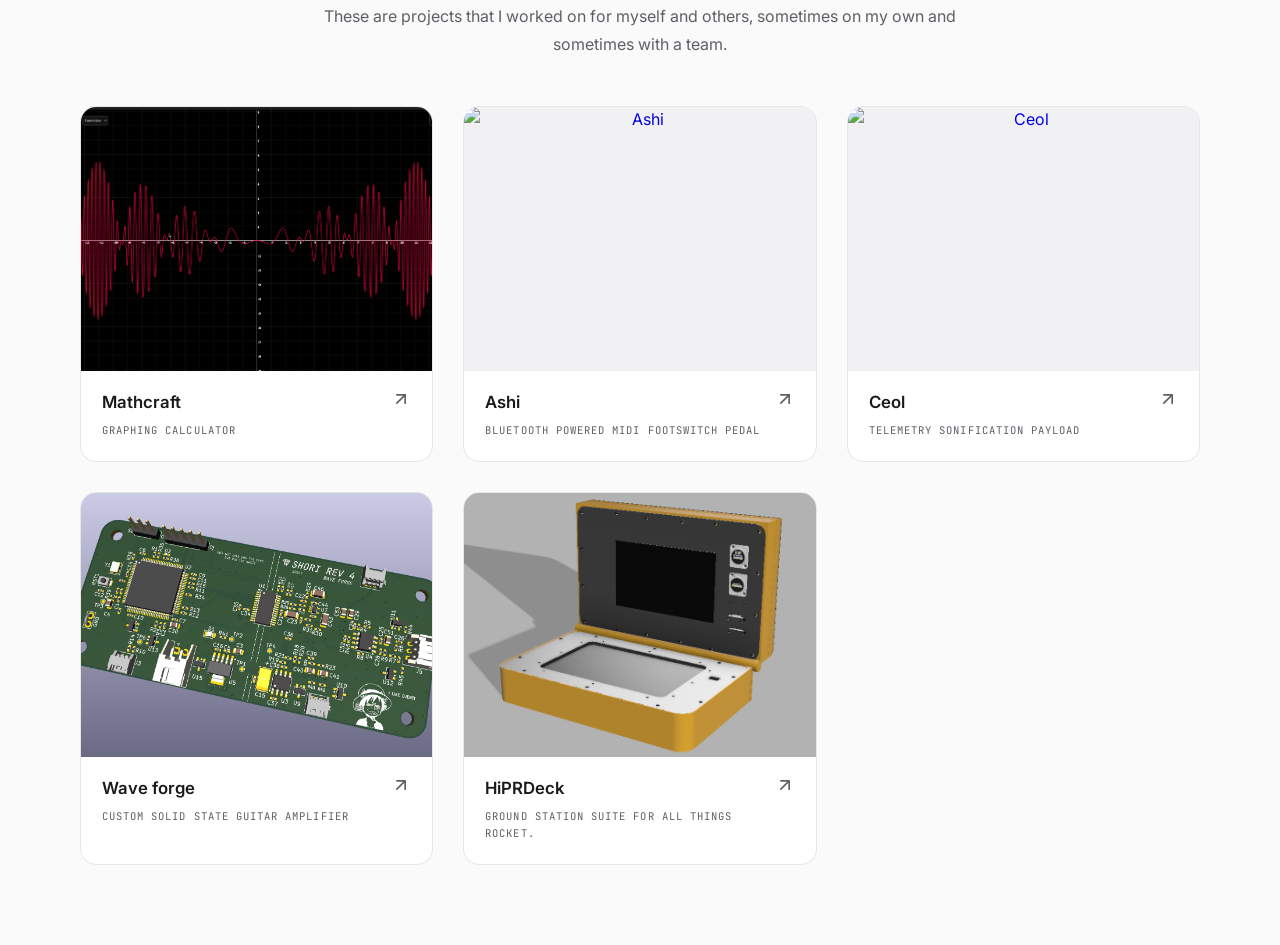
==== commit 32ef65df: "mathcraft tile completed, pics added for gs" ====
--- a/index.html
+++ b/index.html
@@ -4,6 +4,7 @@
   <meta charset="UTF-8">
   <meta name="viewport" content="width=device-width, initial-scale=1.0">
   <title>Arnav Kothari - Creative Software Engineer</title>
+  <link rel="icon" type="image/png" href="assets/image.png">
   <script>
     // Set the theme before first paint to avoid a flash.
     (function () {
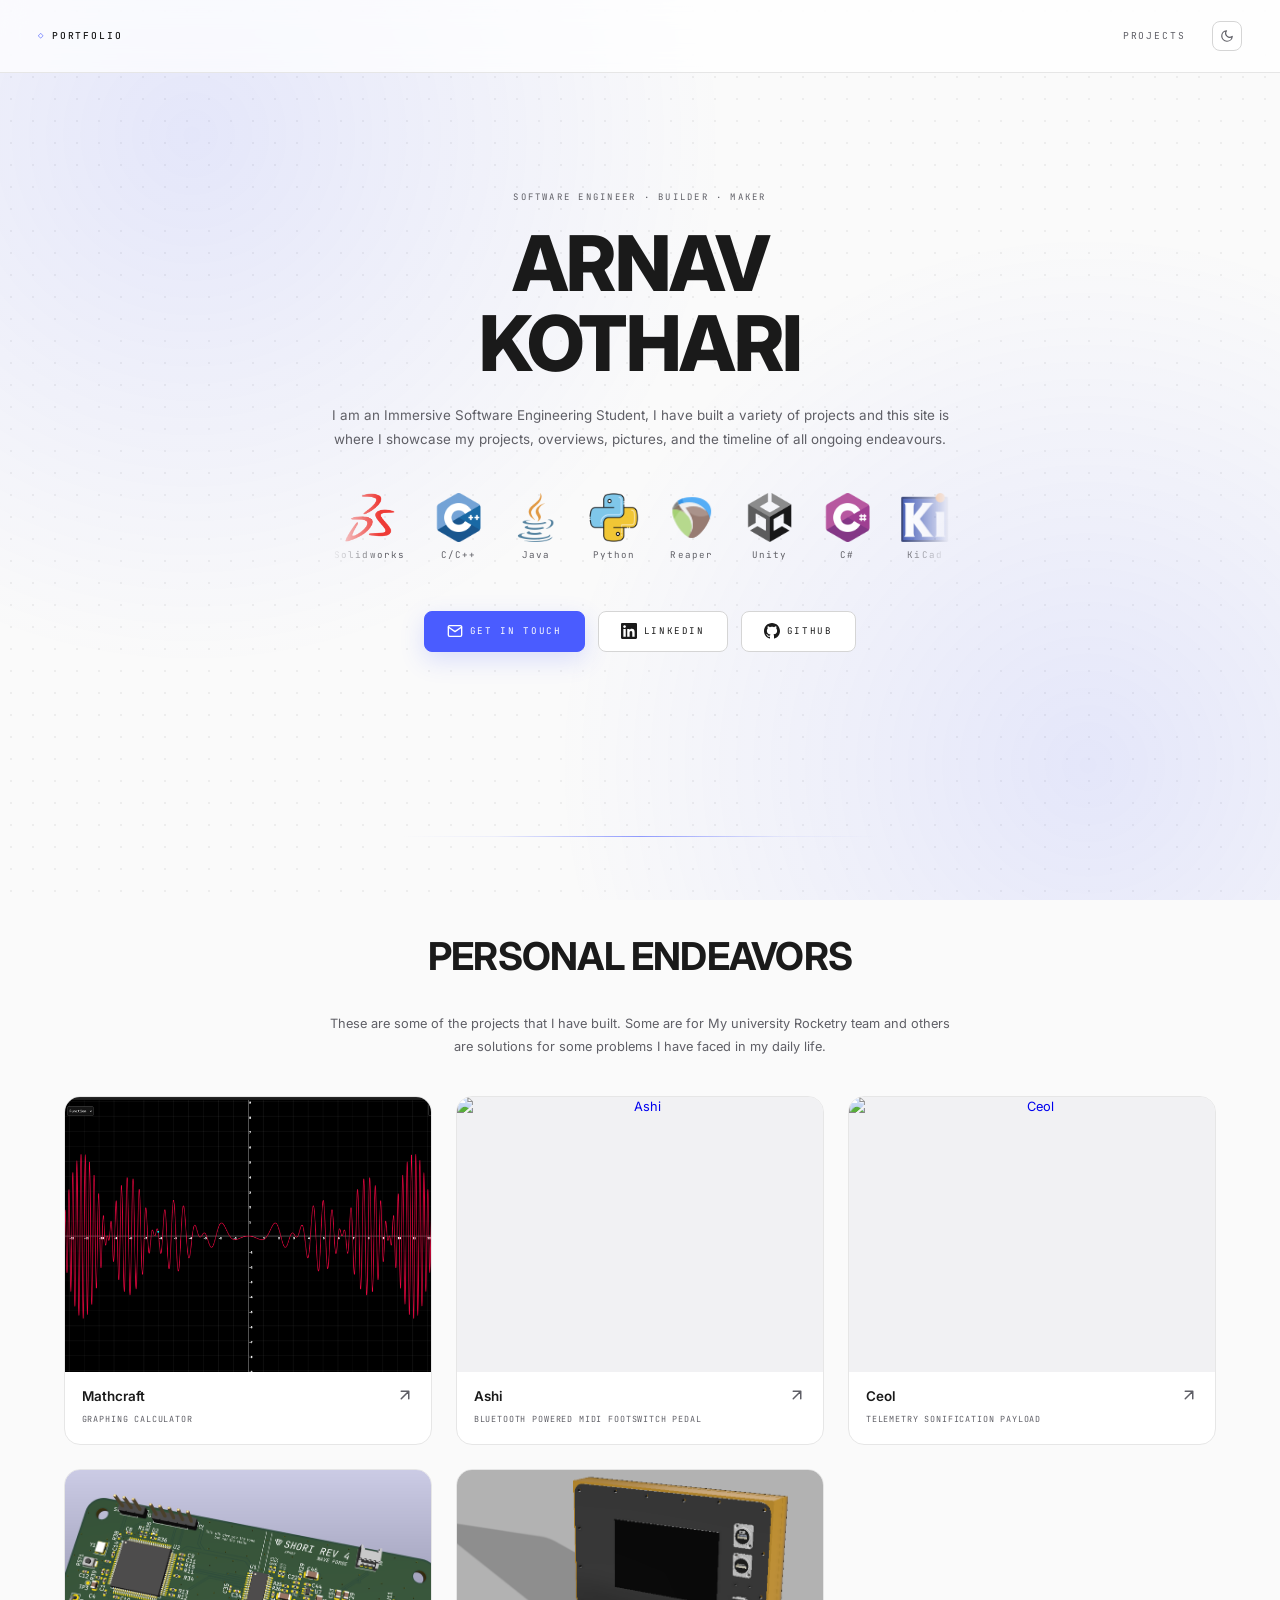
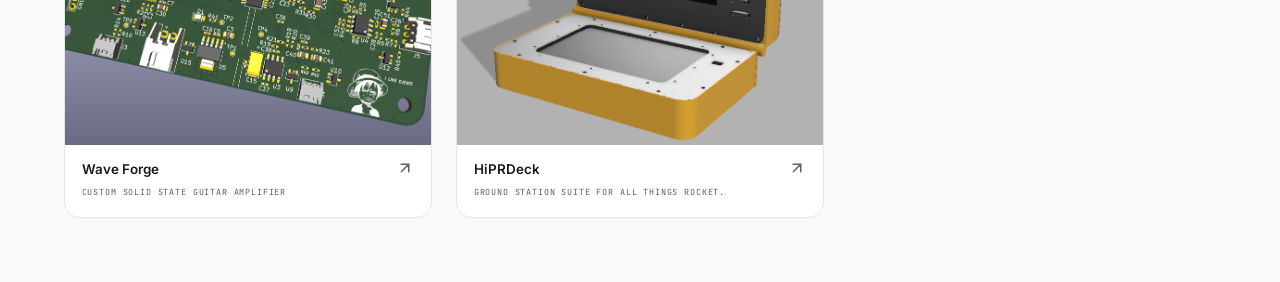
==== commit b258f22f: "Gen board page complete and new css, and new wave-forge timeline block" ====
--- a/index.html
+++ b/index.html
@@ -30,8 +30,6 @@
       <span>PORTFOLIO</span>
     </a>
     <nav class="nav">
-      <a href="#about">ABOUT ME</a>
-      <!-- <a href="#skills">SKILLS</a> -->
       <a href="#projects">PROJECTS</a>
       <button class="theme-toggle" id="theme-toggle" type="button" aria-label="Toggle light and dark theme" title="Toggle theme">
         <svg class="icon-moon" viewBox="0 0 24 24" fill="none" stroke="currentColor" stroke-width="2" stroke-linecap="round" stroke-linejoin="round"><path d="M21 12.79A9 9 0 1 1 11.21 3 7 7 0 0 0 21 12.79z"/></svg>
@@ -74,39 +72,11 @@
 
     <div class="section-divider"></div>
 
-    <!-- About Me Section -->
-    <section id="about" class="section about-section">
-      <h2 class="section-title">ABOUT ME</h2>
-      <p class="about-text">
-        I'm a passionate developer with a focus on creating meaningful software. 
-        I enjoy working on projects that solve real problems and have a positive impact.
-        When I'm not coding, you'll find me exploring new technologies or contributing to open source.
-      </p>
-    </section>
-
-    <!-- Skills Section (commented out)
-    <div class="section-divider"></div>
-    <section id="skills" class="section skills-section">
-      <h2 class="section-title">SKILLS</h2>
-      <ul class="skills-list">
-        <li>JavaScript / TypeScript</li>
-        <li>React / Next.js</li>
-        <li>HTML / CSS</li>
-        <li>Node.js</li>
-        <li>UI/UX Design</li>
-        <li>Problem Solving</li>
-      </ul>
-    </section>
-    -->
-
-    <div class="section-divider"></div>
-
     <!-- Projects Section -->
     <section id="projects" class="section projects-section">
-      <h2 class="section-title">PERSONAL PROJECTS</h2>
+      <h2 class="section-title">PERSONAL ENDEAVORS</h2>
       <p class="projects-intro">
-        These are projects that I worked on for myself and others, sometimes on my own and sometimes with a team.
-      </p>
+        These are some of the projects that I have built. Some are for My university Rocketry team and others are solutions for some problems I have faced in my daily life.
       <div id="projects-grid" class="projects-grid">
         <!-- Project tiles are injected by JavaScript - edit script.js to add new projects -->
       </div>
--- a/styles.css
+++ b/styles.css
@@ -6,6 +6,7 @@
   --bg-card: #ffffff;
   --text-primary: #1a1a1a;
   --text-secondary: #5f5f66;
+  --text-body: #35353b;
   --accent: #4a5cff;
   --accent-soft: rgba(74, 92, 255, 0.12);
   --accent-glow: rgba(74, 92, 255, 0.18);
@@ -29,6 +30,7 @@
   --bg-card: #161619;
   --text-primary: #f2f2f4;
   --text-secondary: #9a9aa4;
+  --text-body: #d2d2d8;
   --accent: #7d8cff;
   --accent-soft: rgba(125, 140, 255, 0.16);
   --accent-glow: rgba(125, 140, 255, 0.32);
@@ -47,6 +49,9 @@
 }
 
 html {
+  /* Scales every rem-based size (most of the site's type/spacing) down
+     uniformly, so 100% browser zoom reads about like 80% used to. */
+  font-size: 80%;
   scroll-behavior: smooth;
 }
 
@@ -149,8 +154,8 @@
   display: inline-flex;
   align-items: center;
   justify-content: center;
-  width: 34px;
-  height: 34px;
+  width: 30px;
+  height: 30px;
   padding: 0;
   border: 1px solid var(--border-strong);
   border-radius: 8px;
@@ -166,8 +171,8 @@
 }
 
 .theme-toggle svg {
-  width: 16px;
-  height: 16px;
+  width: 14px;
+  height: 14px;
 }
 
 /* Show the moon in light mode, the sun in dark mode */
@@ -191,9 +196,6 @@
   justify-content: center;
   align-items: center;
   padding: 5rem 4rem;
-  opacity: 0;
-  transform: translateY(30px);
-  transition: opacity 0.8s ease, transform 0.8s ease;
 }
 
 .section + .section {
@@ -202,11 +204,6 @@
 
 .intro-section + .section {
   padding-top: 4rem;
-}
-
-.section.visible {
-  opacity: 1;
-  transform: translateY(0);
 }
 
 /* ===== Section Divider ===== */
@@ -229,9 +226,10 @@
 /* ===== Intro Section ===== */
 .intro-section {
   text-align: center;
-  min-height: 100vh;
+  min-height: 90vh;
   justify-content: center;
   padding-top: 4rem;
+  padding-bottom: 1.5rem;
 }
 
 .tagline {
@@ -278,11 +276,14 @@
   display: flex;
   gap: 2.25rem;
   width: max-content;
-  animation: conveyor-scroll 40s linear infinite;
-}
-
-.logo-conveyor-track:hover {
-  animation-play-state: paused;
+  cursor: grab;
+  touch-action: pan-y;
+  user-select: none;
+  -webkit-user-select: none;
+}
+
+.logo-conveyor-track.dragging {
+  cursor: grabbing;
 }
 
 .logo-item {
@@ -294,16 +295,18 @@
 }
 
 .logo-icon-wrap {
-  min-height: 56px;
+  min-height: 49px;
   display: grid;
   place-items: center;
 }
 
 .logo-icon {
-  height: 56px;
+  height: 49px;
   width: auto;
   opacity: 0.9;
   transition: opacity var(--transition);
+  -webkit-user-drag: none;
+  pointer-events: none;
 }
 
 .logo-item:hover .logo-icon {
@@ -337,15 +340,6 @@
 
 .logo-item.no-logo .logo-fallback {
   display: inline-block;
-}
-
-@keyframes conveyor-scroll {
-  0% {
-    transform: translateX(0);
-  }
-  100% {
-    transform: translateX(-50%);
-  }
 }
 
 .intro-buttons {
@@ -370,8 +364,8 @@
 }
 
 .btn-icon {
-  width: 18px;
-  height: 18px;
+  width: 16px;
+  height: 16px;
   flex-shrink: 0;
 }
 
@@ -413,20 +407,6 @@
   font-size: clamp(2rem, 5vw, 3rem);
 }
 
-/* ===== About Section ===== */
-.about-section {
-  align-items: center;
-  text-align: center;
-  max-width: 760px;
-  margin: 0 auto;
-}
-
-.about-text {
-  font-size: 1.1rem;
-  color: var(--text-secondary);
-  line-height: 1.85;
-}
-
 /* ===== Projects Section ===== */
 .projects-section {
   align-items: center;
@@ -517,8 +497,8 @@
 }
 
 .project-arrow {
-  width: 20px;
-  height: 20px;
+  width: 18px;
+  height: 18px;
   flex-shrink: 0;
   color: var(--text-secondary);
   transition: color var(--transition), transform var(--transition);
